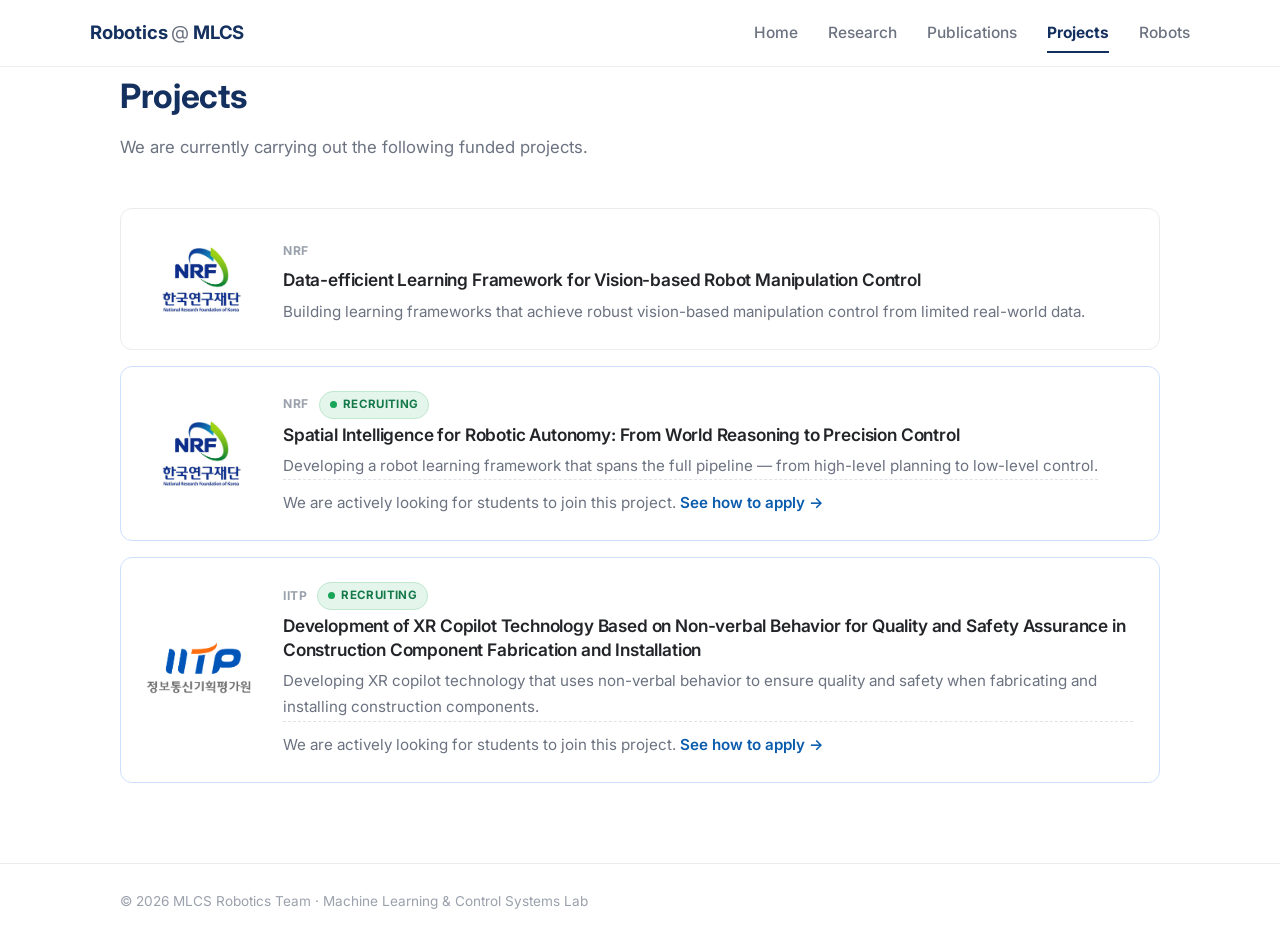
==== projects/index.html @ 4a9f9c08 "funding -> projects" ====
<!DOCTYPE html>
<html lang="en">
<head>
  <meta charset="UTF-8" />
  <meta name="viewport" content="width=device-width, initial-scale=1.0" />
  <title>Projects · Robotics @ MLCS</title>
  <link rel="preconnect" href="https://fonts.googleapis.com" />
  <link rel="preconnect" href="https://fonts.gstatic.com" crossorigin />
  <link href="https://fonts.googleapis.com/css2?family=Inter:wght@400;500;600;700&family=Noto+Sans+KR:wght@400;500;700&display=swap" rel="stylesheet" />
  <link rel="stylesheet" href="/css/style.css" />
</head>
<body>
  <header class="topbar">
    <div class="topbar-inner">
      <a class="brand" href="/">Robotics <span class="at">@</span> MLCS</a>
      <nav class="nav">
        <a href="/">Home</a>
        <a href="/research/">Research</a>
        <a href="/publications/">Publications</a>
        <a class="active" href="/projects/">Projects</a>
        <a href="/robots/">Robots</a>
      </nav>
      <button class="menu-toggle" aria-label="Menu">☰</button>
    </div>
  </header>

  <main class="content">
    <div class="content-inner">
      <h1 class="page-title" data-reveal>Projects</h1>
      <p class="page-sub" data-reveal>We are currently carrying out the following funded projects.</p>

      <!-- NRF: Data-efficient -->
      <div class="fund-item" data-reveal id="nrf-data">
        <div class="fund-logo"><img src="/assets/logos/nrf.jpg" alt="NRF" /></div>
        <div class="fund-body">
          <span class="agency">NRF</span>
          <h3>Data-efficient Learning Framework for Vision-based Robot Manipulation Control</h3>
          <p>Building learning frameworks that achieve robust vision-based manipulation
             control from limited real-world data.</p>
        </div>
      </div>

      <!-- NRF: Spatial Intelligence -->
      <div class="fund-item hiring" data-reveal id="nrf-spatial">
        <div class="fund-logo"><img src="/assets/logos/nrf.jpg" alt="NRF" /></div>
        <div class="fund-body">
          <div class="fund-head">
            <span class="agency">NRF</span>
            <span class="recruit-badge">Recruiting</span>
          </div>
          <h3>Spatial Intelligence for Robotic Autonomy: From World Reasoning to Precision Control</h3>
          <p>Developing a robot learning framework that spans the full pipeline — from
             high-level planning to low-level control.</p>
          <p class="fund-recruit">We are actively looking for students to join this project.
             <a href="/#apply">See how to apply →</a></p>
        </div>
      </div>

      <!-- IITP: XR Copilot -->
      <div class="fund-item hiring" data-reveal id="iitp">
        <div class="fund-logo"><img src="/assets/logos/iitp.jpg" alt="IITP" /></div>
        <div class="fund-body">
          <div class="fund-head">
            <span class="agency">IITP</span>
            <span class="recruit-badge">Recruiting</span>
          </div>
          <h3>Development of XR Copilot Technology Based on Non-verbal Behavior for Quality and Safety Assurance in Construction Component Fabrication and Installation</h3>
          <p>Developing XR copilot technology that uses non-verbal behavior to ensure quality
             and safety when fabricating and installing construction components.</p>
          <p class="fund-recruit">We are actively looking for students to join this project.
             <a href="/#apply">See how to apply →</a></p>
        </div>
      </div>
    </div>
  </main>

  <footer class="site-foot">
    <div class="site-foot-inner">
      <span>© 2026 MLCS Robotics Team · Machine Learning &amp; Control Systems Lab</span></div>
  </footer>

  <script src="/js/main.js"></script>
</body>
</html>
---- css/style.css ----
/* ============================================================
   Robotics Team @ MLCS — clean styles, top-bar layout
   (clean typography à la youngwoon + restrained motion à la davian)
   ============================================================ */

:root {
  --bg: #ffffff;
  --text: #222428;
  --text-soft: #6b7280;
  --muted: #9aa1ac;
  --navy: #14305f;
  --link: #0b5cad;
  --link-hover: #14305f;
  --red: #c0392b;
  --border: #ececef;
  --border-strong: #dfe2e7;
  --dim: #b6bcc6;
  --maxw: 1040px;
  --bar-maxw: 1180px;
  --shadow-soft: 0 2px 6px rgba(20,30,50,.05);
  --shadow-lift: 0 12px 30px rgba(20,30,50,.13);
  --font: "Inter", -apple-system, BlinkMacSystemFont, "Segoe UI", Roboto,
          "Helvetica Neue", Arial, "Apple SD Gothic Neo", "Noto Sans KR", sans-serif;
}

* { box-sizing: border-box; }
html { scroll-behavior: smooth; }

body {
  margin: 0;
  font-family: var(--font);
  font-weight: 400;
  color: var(--text);
  background: var(--bg);
  line-height: 1.72;
  font-size: 18.5px;
  -webkit-font-smoothing: antialiased;
  text-rendering: optimizeLegibility;
}

a { color: var(--link); text-decoration: none; transition: color .15s ease; }
a:hover { color: var(--link-hover); text-decoration: underline; }
img { max-width: 100%; display: block; }
h1, h2, h3, h4 { font-weight: 600; letter-spacing: -0.01em; color: var(--text); }
strong, b { font-weight: 600; }

/* ---------- Top bar ---------- */
.topbar {
  position: sticky; top: 0; z-index: 100;
  background: rgba(255,255,255,.88);
  -webkit-backdrop-filter: blur(10px); backdrop-filter: blur(10px);
  border-bottom: 1px solid var(--border);
}
.topbar-inner {
  max-width: var(--bar-maxw); margin: 0 auto;
  height: 66px; padding: 0 40px;
  display: flex; align-items: center; justify-content: space-between; gap: 20px;
}
.brand {
  font-size: 1.16rem; font-weight: 700; color: var(--navy);
  letter-spacing: -0.01em; white-space: nowrap;
}
.brand:hover { text-decoration: none; }
.brand .at { color: var(--text-soft); font-weight: 400; }

.nav { display: flex; gap: 30px; }
.nav a {
  position: relative; color: var(--text-soft);
  font-weight: 500; font-size: .97rem; padding: 4px 0;
}
.nav a:hover { color: var(--navy); text-decoration: none; }
.nav a::after {
  content: ""; position: absolute; left: 0; right: 0; bottom: -3px;
  height: 2px; background: var(--navy);
  transform: scaleX(0); transform-origin: left; transition: transform .25s ease;
}
.nav a:hover::after, .nav a.active::after { transform: scaleX(1); }
.nav a.active { color: var(--navy); font-weight: 700; }

.menu-toggle {
  display: none; background: none; border: 1px solid var(--border-strong);
  border-radius: 6px; padding: 6px 11px; font-size: 1.1rem; cursor: pointer;
}

/* ---------- Hero band (home, full-bleed) ---------- */
.hero-band {
  width: 100%;
  background: linear-gradient(180deg, #f6f9fd 0%, #eaf1fb 100%);
  border-bottom: 1px solid var(--border);
  padding: 84px 40px 24px;
}
.hero-inner { max-width: var(--maxw); margin: 0 auto; }
.hero-inner h1 {
  font-size: clamp(2.4rem, 4.5vw, 3.4rem);
  line-height: 1.08; font-weight: 700; color: var(--navy);
  margin: 0 0 22px; letter-spacing: -0.02em;
}
.hero-inner p.lead {
  font-size: 1.24rem; line-height: 1.6; color: var(--text);
  max-width: 760px; margin: 0; font-weight: 400;
}

/* ---------- Content ---------- */
.content { padding: 0px 40px 24px; }
.content-inner { max-width: var(--maxw); margin: 0 auto; }

.page-title { font-size: 2.1rem; font-weight: 700; margin: 0 0 8px; color: var(--navy); }
.page-sub { color: var(--text-soft); margin: 0 0 46px; font-size: 1.05rem; }

section { margin-bottom: 56px; }

h2.section-h {
  font-size: 1.34rem; font-weight: 600; margin: 0 0 18px;
  padding-bottom: 8px; border-bottom: 1px solid var(--border); color: var(--navy);
}

/* ---------- Scroll reveal ---------- */
[data-reveal] {
  opacity: 0; transform: translateY(18px);
  transition: opacity .6s ease, transform .6s cubic-bezier(.2,.7,.3,1);
}
[data-reveal].in { opacity: 1; transform: none; }

/* ---------- News ---------- */
.news-intro { font-size: 1.08rem; margin: 0 0 24px; }

.proj-list { display: grid; grid-template-columns: 1fr 1fr; gap: 18px; margin: 24px 0; }
.proj {
  display: block; padding: 22px 24px;
  border: 1px solid var(--border); border-radius: 12px; background: #fff;
  transition: opacity .6s ease, transform .55s cubic-bezier(.2,.7,.3,1), box-shadow .3s ease, border-color .25s ease;
}
.proj:hover {
  transform: translateY(-5px); box-shadow: var(--shadow-lift);
  border-color: var(--border-strong); text-decoration: none;
}
.proj .tag-chip {
  display: inline-block;
  font-size: .72rem; font-weight: 700; letter-spacing: .04em; text-transform: uppercase;
  padding: 4px 12px; border-radius: 999px;
}
.proj .tag-chip.iitp { background: #cffafe; color: #0e7490; }
.proj .tag-chip.nrf  { background: #fef3c7; color: #b45309; }
.proj h4 { margin: 8px 0 6px; font-size: 1.05rem; color: var(--text); }
.proj p { margin: 0; color: var(--text-soft); font-size: .94rem; }
.proj .seemore { font-size: .85rem; color: var(--link); margin-top: 10px; display: inline-block; }
.proj:hover .seemore { text-decoration: underline; }

.req-list { margin: 12px 0 0; padding: 0 0 0 20px; }
.req-list li { padding: 4px 0; color: var(--text); }
.apply-line { margin: 8px 0 0; color: var(--text); }
.apply-btn {
  display: inline-block; font-weight: 600; font-size: .92rem;
  padding: 10px 18px; border-radius: 8px;
  background: var(--navy); color: #fff; margin-top: 14px;
}
.apply-btn:hover { background: #0d234a; color: #fff; text-decoration: none; }

/* ---------- Research ---------- */
.research-item {
  margin-bottom: 18px; padding: 24px 26px;
  border: 1px solid var(--border); border-radius: 12px; background: #fff;
  transition: opacity .6s ease, transform .55s cubic-bezier(.2,.7,.3,1), box-shadow .3s ease, border-color .25s ease;
}
.research-item:hover {
  transform: translateY(-5px); box-shadow: var(--shadow-lift); border-color: var(--border-strong);
}
.research-item:last-child { margin-bottom: 0; }
.research-item h3 { font-size: 1.18rem; margin: 0 0 8px; color: var(--navy); }
.research-item p { margin: 0; color: var(--text); }
.kw {
  display: inline-block; font-size: .78rem; color: var(--text-soft);
  border: 1px solid var(--border-strong); padding: 2px 9px; border-radius: 4px;
  margin: 12px 6px 0 0;
}

/* ---------- Funding ---------- */
.fund-item {
  display: flex; gap: 26px; align-items: center;
  padding: 24px 26px; margin-bottom: 16px;
  border: 1px solid var(--border); border-radius: 12px; background: #fff;
  transition: opacity .6s ease, transform .55s cubic-bezier(.2,.7,.3,1), box-shadow .3s ease, border-color .25s ease;
}
.fund-item:hover {
  transform: translateY(-4px); box-shadow: var(--shadow-lift); border-color: var(--border-strong);
}
.fund-logo {
  flex: 0 0 110px; width: 110px; height: 72px;
  display: flex; align-items: center; justify-content: center;
}
.fund-logo img { max-height: 100%; max-width: 100%; width: auto; object-fit: contain; }
.fund-item.hiring { border-color: #cfe0ff; }
.fund-item.hiring:hover { border-color: #b6d0ff; }
.fund-head { display: flex; align-items: center; gap: 10px; flex-wrap: wrap; }
.fund-body .agency {
  font-size: .76rem; font-weight: 700; letter-spacing: .05em;
  text-transform: uppercase; color: var(--muted);
}
.recruit-badge {
  display: inline-flex; align-items: center; gap: 6px;
  font-size: .72rem; font-weight: 700; letter-spacing: .03em; text-transform: uppercase;
  color: #16794a; background: #e4f6ec; border: 1px solid #bfe8cf;
  padding: 3px 10px; border-radius: 999px;
}
.recruit-badge::before {
  content: ""; width: 7px; height: 7px; border-radius: 50%;
  background: #18a558; box-shadow: 0 0 0 0 rgba(24,165,88,.5);
  animation: pulse 1.8s infinite;
}
@keyframes pulse {
  0%   { box-shadow: 0 0 0 0 rgba(24,165,88,.45); }
  70%  { box-shadow: 0 0 0 7px rgba(24,165,88,0); }
  100% { box-shadow: 0 0 0 0 rgba(24,165,88,0); }
}
.fund-recruit {
  margin: 10px 0 0; font-size: .92rem; color: var(--text);
  padding-top: 10px; border-top: 1px dashed var(--border-strong);
}
.fund-recruit a { font-weight: 600; }
.fund-body h3 { margin: 4px 0 6px; font-size: 1.08rem; line-height: 1.4; }
.fund-body p { margin: 0; color: var(--text-soft); font-size: .95rem; }

/* ---------- Publications ---------- */
.year-block { margin-bottom: 44px; }
.year-label {
  font-size: 1.45rem; font-weight: 700; color: var(--navy);
  margin: 0 0 22px; padding-bottom: 8px; border-bottom: 1px solid var(--border);
}
.pub {
  display: flex; gap: 26px; align-items: flex-start;
  padding: 16px 18px; margin: 0 -18px 12px;
  border-radius: 12px;
  transition: opacity .6s ease, transform .6s cubic-bezier(.2,.7,.3,1), background .2s ease;
}
.pub:hover { background: #f7f9fc; }
.pub-media {
  flex: 0 0 270px; width: 270px; height: 170px;   /* uniform frame; image fits inside, never cropped */
  display: flex; align-items: center; justify-content: center;
  overflow: hidden; border-radius: 8px; background: #fff;
}
.pub-media img, .pub-media video {
  max-width: 100%; max-height: 100%; width: auto; height: auto;
  object-fit: contain; border-radius: 6px; transition: transform .35s ease;
}
.pub:hover .pub-media img, .pub:hover .pub-media video { transform: scale(1.03); }

/* Author markers + legend */
.authors .mark { color: var(--navy); font-style: normal; font-weight: 700; margin-left: 1px; }
.pub-legend {
  margin: -32px 0 40px; font-size: .9rem; color: var(--text-soft);
  display: flex; gap: 22px; flex-wrap: wrap;
}
.pub-legend .mark { color: var(--navy); font-weight: 700; margin-right: 4px; }
.pub-info { flex: 1; min-width: 0; }
.pub-info .pub-title { font-size: 1.06rem; font-weight: 600; margin: 0 0 5px; line-height: 1.45; }
.pub-info .authors { margin: 0 0 3px; color: #444; font-size: .92rem; font-style: italic; }
.pub-info .authors .dim { color: var(--dim); }
.pub-info .venue { margin: 0 0 9px; font-size: .92rem; }
.pub-info .venue .venue-name { font-weight: 600; color: var(--text); }
.pub-info .venue .award { color: var(--red); font-weight: 600; margin-left: 6px; }
.pub-links { font-size: .9rem; }
.pub-links a { color: var(--link); }
.pub-links .sep { color: var(--muted); margin: 0 7px; }

/* ---------- Robots ---------- */
.robot-grid { display: grid; grid-template-columns: repeat(auto-fit, minmax(220px, 1fr)); gap: 30px; }
.robot-card { transition: opacity .6s ease, transform .55s cubic-bezier(.2,.7,.3,1); }
.robot-card:hover { transform: translateY(-6px); }
.robot-card .robot-img {
  aspect-ratio: 4 / 5; overflow: hidden; border-radius: 10px;
  background: #f4f5f7; border: 1px solid var(--border); transition: box-shadow .22s ease;
}
.robot-card:hover .robot-img { box-shadow: var(--shadow-lift); }
.robot-card .robot-img img { width: 100%; height: 100%; object-fit: cover; transition: transform .4s ease; }
.robot-card:hover .robot-img img { transform: scale(1.04); }
.robot-card h3 { margin: 14px 0 3px; font-size: 1.06rem; }
.robot-card p { margin: 0; color: var(--text-soft); font-size: .9rem; }

/* ---------- Footer ---------- */
.site-foot { border-top: 1px solid var(--border); margin-top: 40px; padding: 26px 40px; }
.site-foot-inner {
  max-width: var(--maxw); margin: 0 auto;
  display: flex; justify-content: space-between; align-items: center;
  flex-wrap: wrap; gap: 14px; color: var(--muted); font-size: .85rem;
}
.site-foot-inner .social { display: flex; gap: 16px; }
.site-foot-inner a { color: var(--text-soft); font-weight: 500; }

/* ---------- Mobile ---------- */
@media (max-width: 820px) {
  .topbar-inner { padding: 0 22px; }
  .brand { font-size: 1.02rem; }
  .menu-toggle { display: inline-flex; }
  .nav {
    display: none; position: absolute; top: 66px; left: 0; right: 0;
    background: #fff; border-bottom: 1px solid var(--border);
    flex-direction: column; gap: 0; padding: 8px 22px;
  }
  .nav.open { display: flex; }
  .nav a { padding: 10px 0; }
  .nav a::after { display: none; }
  .hero-band { padding: 60px 22px 56px; }
  .content { padding: 40px 22px 16px; }
  .proj-list { grid-template-columns: 1fr; }
  .pub { flex-direction: column; }
  .pub-media, .pub-media img, .pub-media video { width: 260px; }
  .fund-item { flex-direction: column; align-items: flex-start; }
  .site-foot { padding: 22px; }
}
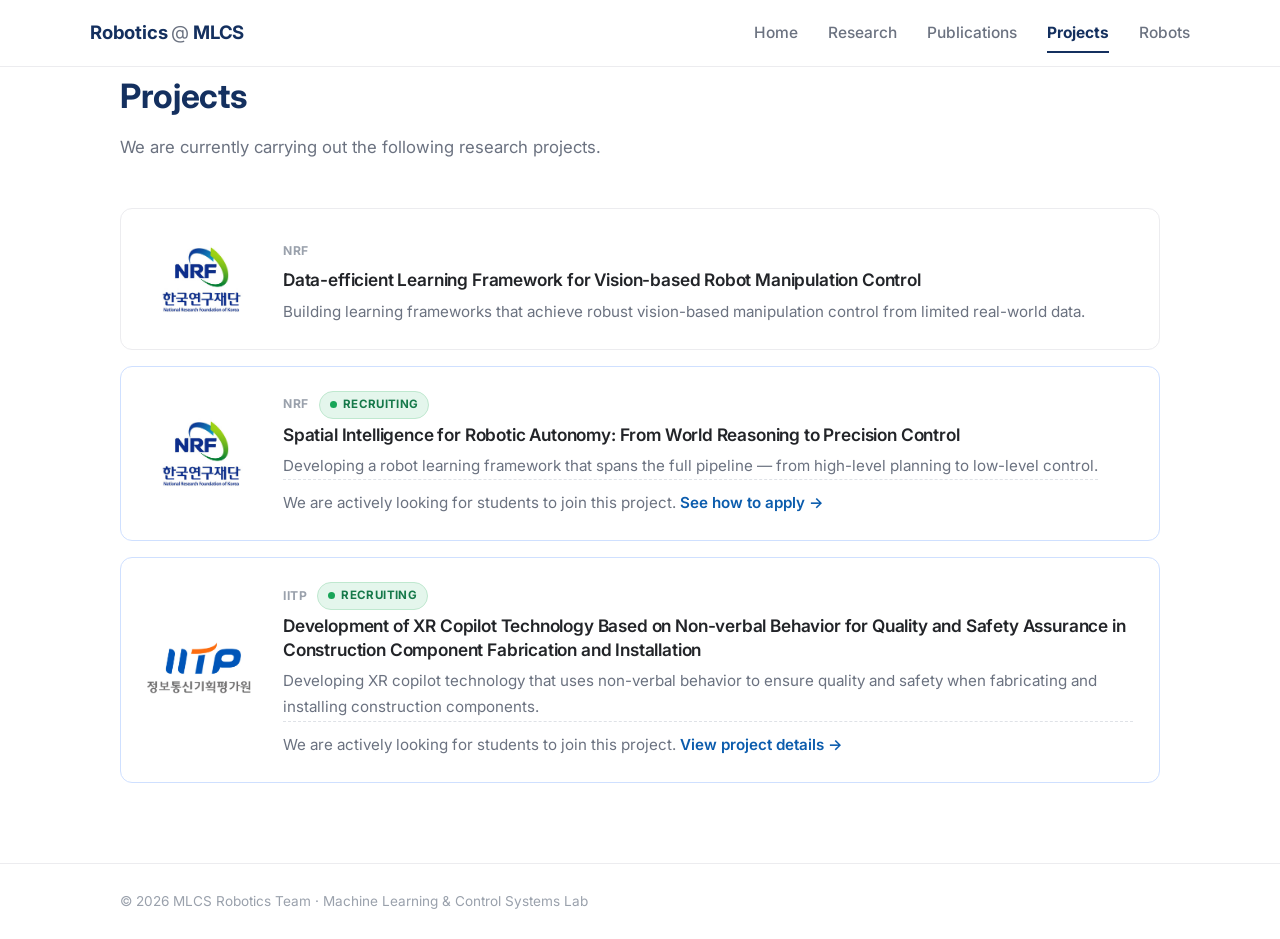
==== commit af1122b1: "Add XR Copilot project page" ====
--- a/projects/index.html
+++ b/projects/index.html
@@ -27,7 +27,7 @@
   <main class="content">
     <div class="content-inner">
       <h1 class="page-title" data-reveal>Projects</h1>
-      <p class="page-sub" data-reveal>We are currently carrying out the following funded projects.</p>
+      <p class="page-sub" data-reveal>We are currently carrying out the following research projects.</p>
 
       <!-- NRF: Data-efficient -->
       <div class="fund-item" data-reveal id="nrf-data">
@@ -57,7 +57,7 @@
       </div>
 
       <!-- IITP: XR Copilot -->
-      <div class="fund-item hiring" data-reveal id="iitp">
+      <a class="fund-item hiring linked" data-reveal id="iitp" href="/projects/xr-copilot/">
         <div class="fund-logo"><img src="/assets/logos/iitp.jpg" alt="IITP" /></div>
         <div class="fund-body">
           <div class="fund-head">
@@ -68,9 +68,9 @@
           <p>Developing XR copilot technology that uses non-verbal behavior to ensure quality
              and safety when fabricating and installing construction components.</p>
           <p class="fund-recruit">We are actively looking for students to join this project.
-             <a href="/#apply">See how to apply →</a></p>
+             <span class="inline-link">View project details →</span></p>
         </div>
-      </div>
+      </a>
     </div>
   </main>
 
--- a/css/style.css
+++ b/css/style.css
@@ -174,7 +174,7 @@
   margin: 12px 6px 0 0;
 }
 
-/* ---------- Funding ---------- */
+/* ---------- Projects ---------- */
 .fund-item {
   display: flex; gap: 26px; align-items: center;
   padding: 24px 26px; margin-bottom: 16px;
@@ -184,6 +184,8 @@
 .fund-item:hover {
   transform: translateY(-4px); box-shadow: var(--shadow-lift); border-color: var(--border-strong);
 }
+.fund-item.linked { color: inherit; text-decoration: none; }
+.fund-item.linked:hover { text-decoration: none; }
 .fund-logo {
   flex: 0 0 110px; width: 110px; height: 72px;
   display: flex; align-items: center; justify-content: center;
@@ -217,8 +219,86 @@
   padding-top: 10px; border-top: 1px dashed var(--border-strong);
 }
 .fund-recruit a { font-weight: 600; }
+.fund-recruit .inline-link { color: var(--link); font-weight: 600; }
+.fund-item.linked:hover .inline-link { text-decoration: underline; }
 .fund-body h3 { margin: 4px 0 6px; font-size: 1.08rem; line-height: 1.4; }
 .fund-body p { margin: 0; color: var(--text-soft); font-size: .95rem; }
+
+/* ---------- Project detail ---------- */
+.project-page { padding-top: 54px; }
+.project-eyebrow {
+  margin: 0 0 8px; color: var(--muted);
+  font-size: .82rem; font-weight: 700; letter-spacing: .06em; text-transform: uppercase;
+}
+.project-title { max-width: 820px; }
+.project-sub { max-width: 860px; margin-bottom: 22px; }
+.project-meta { margin: 0 0 42px; }
+.project-intro {
+  max-width: 860px; margin-bottom: 46px; padding-left: 22px;
+  border-left: 3px solid var(--navy);
+}
+.project-intro p { margin: 0; font-size: 1.08rem; color: var(--text); }
+.project-intro .official-title {
+  margin-top: 16px; color: var(--text-soft); font-size: .9rem; line-height: 1.55;
+}
+.project-feature {
+  display: grid; grid-template-columns: minmax(260px, .78fr) minmax(0, 1.22fr);
+  gap: 34px; align-items: start; margin-bottom: 64px;
+}
+.feature-copy { position: sticky; top: 92px; }
+.feature-index {
+  display: inline-block; margin-bottom: 10px;
+  color: var(--muted); font-size: .78rem; font-weight: 700; letter-spacing: .08em;
+}
+.feature-copy h2 { margin: 0 0 12px; color: var(--navy); font-size: 1.32rem; }
+.feature-copy p { margin: 0 0 14px; color: var(--text); font-size: .98rem; line-height: 1.68; }
+.project-figure { margin: 0; }
+.project-figure img {
+  width: 100%; border-radius: 10px; border: 1px solid var(--border);
+  box-shadow: var(--shadow-soft); background: #f4f5f7;
+}
+.project-figure figcaption {
+  margin-top: 10px; color: var(--text-soft); font-size: .86rem; line-height: 1.55;
+}
+.project-timeline { margin-bottom: 58px; }
+.timeline-item {
+  position: relative; display: grid; grid-template-columns: 34px 1fr;
+  gap: 18px; padding-bottom: 32px;
+}
+.timeline-item::before {
+  content: ""; position: absolute; left: 11px; top: 22px; bottom: 0;
+  width: 1px; background: var(--border-strong);
+}
+.timeline-item:last-child { padding-bottom: 0; }
+.timeline-item:last-child::before { display: none; }
+.timeline-dot {
+  width: 23px; height: 23px; border-radius: 50%;
+  border: 5px solid #eaf1fb; background: var(--navy); margin-top: 4px; z-index: 1;
+}
+.timeline-body {
+  padding: 22px 24px; border: 1px solid var(--border);
+  border-radius: 12px; background: #fff;
+}
+.timeline-year {
+  display: inline-block; margin-bottom: 5px;
+  color: var(--link); font-size: .8rem; font-weight: 700; text-transform: uppercase;
+}
+.timeline-body h3 { margin: 0 0 7px; color: var(--navy); font-size: 1.08rem; }
+.timeline-body p { margin: 0; color: var(--text); font-size: .95rem; }
+.student-grid {
+  display: grid; grid-template-columns: repeat(2, minmax(0, 1fr)); gap: 12px;
+}
+.student-grid div {
+  padding: 15px 17px; border: 1px solid var(--border);
+  border-radius: 8px; background: #fff; color: var(--text); font-size: .94rem;
+}
+.project-cta {
+  display: flex; align-items: center; justify-content: space-between; gap: 24px;
+  padding: 24px 26px; border: 1px solid #cfe0ff; border-radius: 12px;
+  background: #f7faff; margin-bottom: 20px;
+}
+.project-cta h2 { margin: 0 0 4px; color: var(--navy); font-size: 1.15rem; }
+.project-cta p { margin: 0; color: var(--text-soft); font-size: .94rem; }
 
 /* ---------- Publications ---------- */
 .year-block { margin-bottom: 44px; }
@@ -302,6 +382,11 @@
   .hero-band { padding: 60px 22px 56px; }
   .content { padding: 40px 22px 16px; }
   .proj-list { grid-template-columns: 1fr; }
+  .project-page { padding-top: 40px; }
+  .project-feature { grid-template-columns: 1fr; gap: 18px; margin-bottom: 48px; }
+  .feature-copy { position: static; }
+  .student-grid { grid-template-columns: 1fr; }
+  .project-cta { flex-direction: column; align-items: flex-start; }
   .pub { flex-direction: column; }
   .pub-media, .pub-media img, .pub-media video { width: 260px; }
   .fund-item { flex-direction: column; align-items: flex-start; }
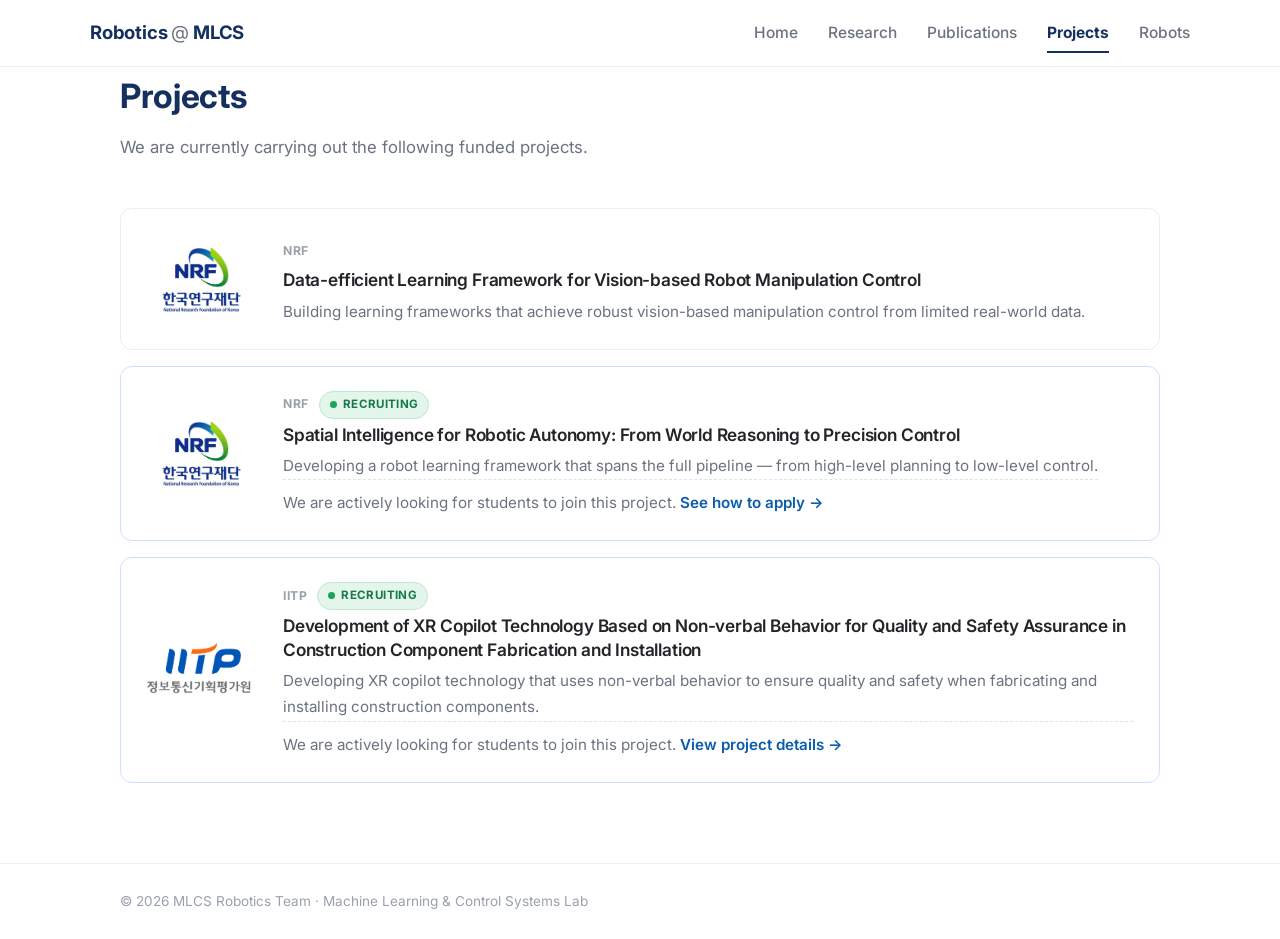
==== commit 97b77340: "Add XR Copilot project detail page" ====
--- a/projects/index.html
+++ b/projects/index.html
@@ -27,7 +27,7 @@
   <main class="content">
     <div class="content-inner">
       <h1 class="page-title" data-reveal>Projects</h1>
-      <p class="page-sub" data-reveal>We are currently carrying out the following research projects.</p>
+      <p class="page-sub" data-reveal>We are currently carrying out the following funded projects.</p>
 
       <!-- NRF: Data-efficient -->
       <div class="fund-item" data-reveal id="nrf-data">
--- a/css/style.css
+++ b/css/style.css
@@ -174,7 +174,7 @@
   margin: 12px 6px 0 0;
 }
 
-/* ---------- Projects ---------- */
+/* ---------- Funding ---------- */
 .fund-item {
   display: flex; gap: 26px; align-items: center;
   padding: 24px 26px; margin-bottom: 16px;
